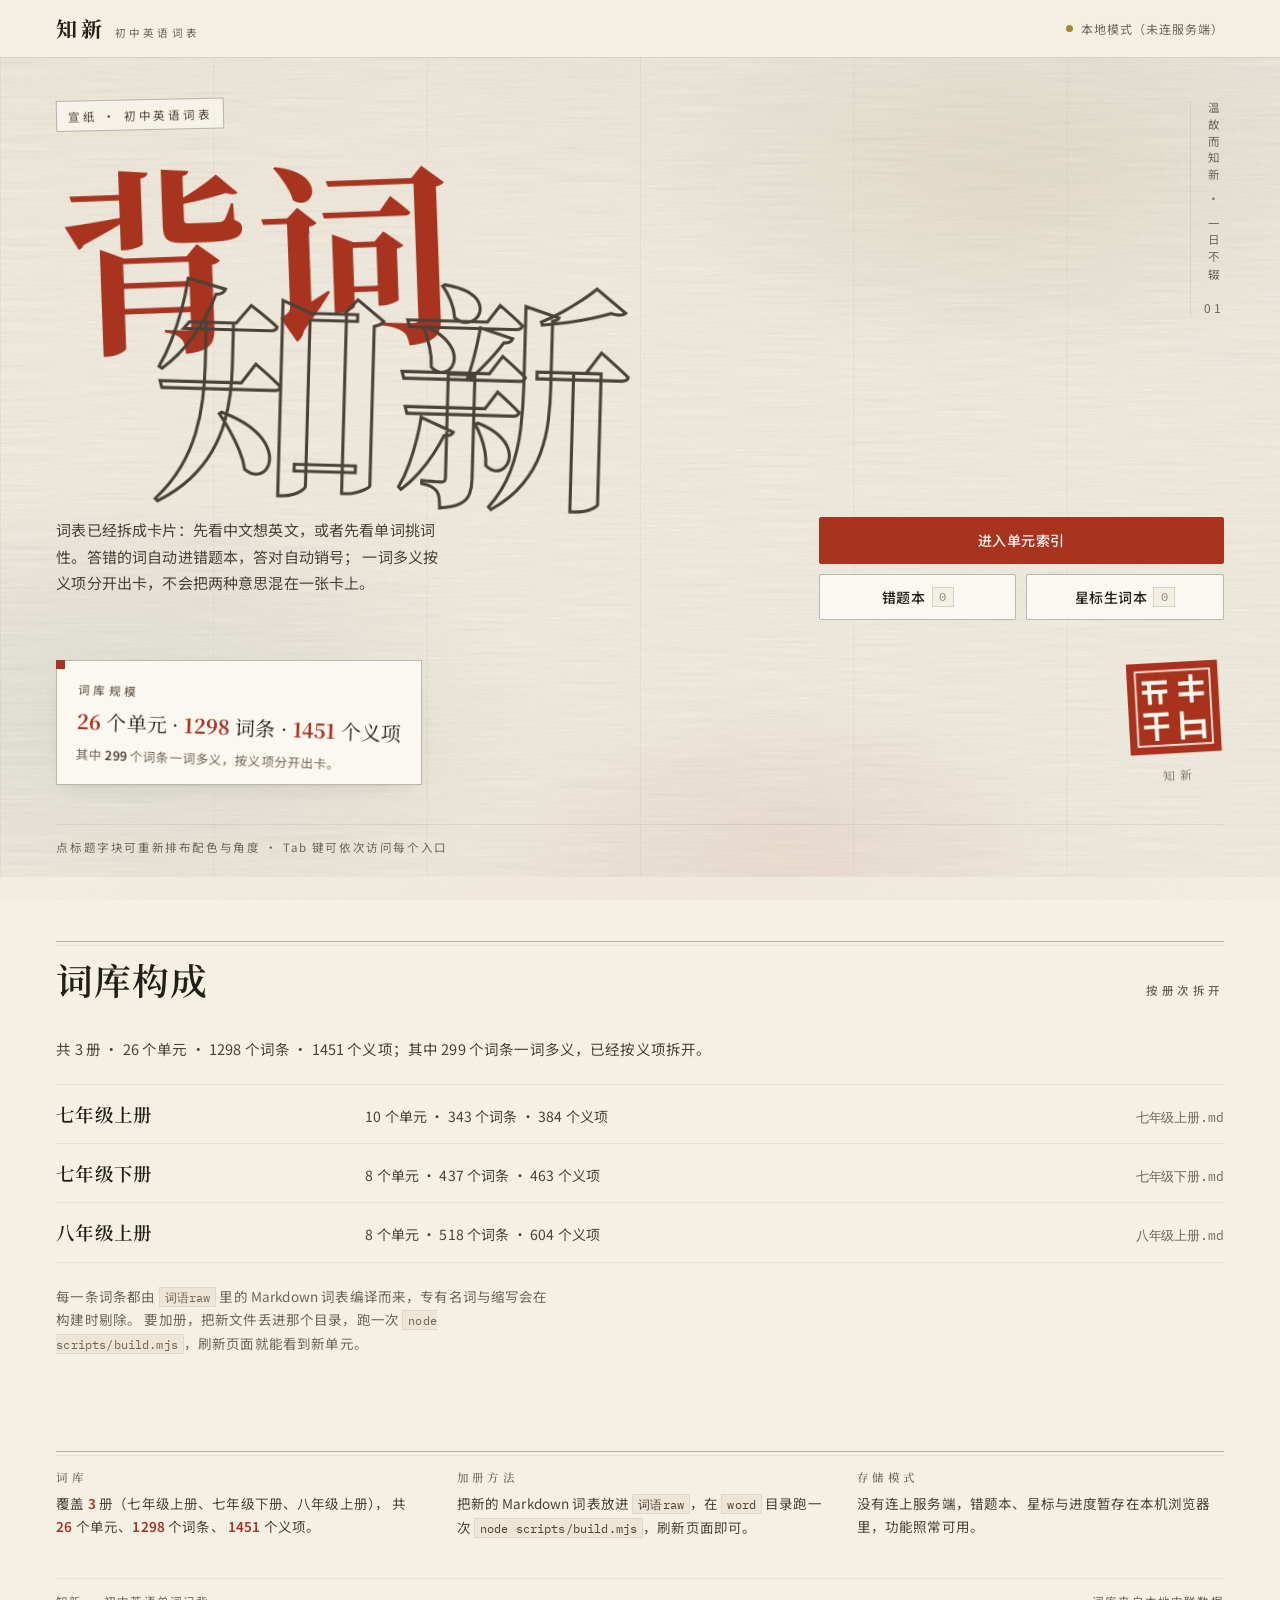
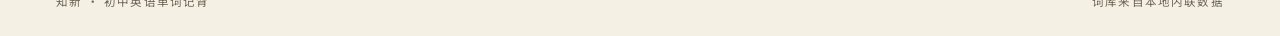
==== index.html @ c7851b89 "初始化仓库：初中英语单词记背系统 宣纸底色的初中英语背单词工具：按「年级 → 册次 → 单元」选单元，两种模式背记 （背英文 / 背词性），错词自动进错题本。三个静态页面 + 一个零依赖 Node 服" ====
<!doctype html>
<html lang="zh-CN">
<head>
<meta charset="utf-8">
<meta name="viewport" content="width=device-width, initial-scale=1">
<meta name="description" content="初中英语单词记背：三册词表拆成卡片，先看中文想英文，或者先看单词挑词性；答错自动进错题本，答对自动销号。">
<title>知新 · 初中英语单词记背</title>
<link rel="icon" href="data:image/svg+xml,%3Csvg xmlns='http://www.w3.org/2000/svg' viewBox='0 0 32 32'%3E%3Crect width='32' height='32' fill='%23A8331F'/%3E%3Crect x='6' y='6' width='20' height='20' fill='none' stroke='%23F5F0E4' stroke-width='2'/%3E%3C/svg%3E">
<link rel="preconnect" href="https://fonts.googleapis.com">
<link rel="preconnect" href="https://fonts.gstatic.com" crossorigin>
<link href="https://fonts.googleapis.com/css2?family=Noto+Serif+SC:wght@400;600;700&amp;family=Noto+Sans+SC:wght@300;400;500;700&amp;family=IBM+Plex+Mono:wght@400;500;600&amp;display=swap" rel="stylesheet">
<link rel="stylesheet" href="assets/paper.css">
<style>
/* ==========================================================================
   首页 · 知新
   标题手法取自 pages/02-neon-poster.html（错落叠压的字块、描边空心字、细框
   kicker、竖排小字、贴纸块、印章），调性取自 shots/07-fine-cuisine.png
   （暖米底、大留白、发丝细线、宋体、克制的朱砂一点红）。
   布局用 CSS Grid 而不是 02 号页的绝对定位，保证窄屏不依赖碰撞计算。
   ========================================================================== */

/* ========================== 1. 页眉 ========================== */

.bar {
  position: sticky;
  top: 0;
  z-index: 20;
  border-bottom: 1px solid var(--line);
  background: rgba(245, 240, 228, .9);   /* --paper 的 90% 不透明版 */
  backdrop-filter: blur(6px);
}
.bar-in {
  display: flex;
  align-items: center;
  gap: 12px 18px;
  flex-wrap: wrap;
  padding-block: 10px;
}
.mark { display: flex; align-items: baseline; gap: 10px; margin: 0; }
.mark-cn { font-family: var(--serif-cn); font-size: 21px; font-weight: 700; letter-spacing: .16em; }
.mark-en { font-size: 10.5px; letter-spacing: .3em; color: var(--ink-soft); }
.mode {
  display: inline-flex;
  align-items: center;
  gap: 8px;
  margin: 0 0 0 auto;
  font-size: 12px;
  letter-spacing: .08em;
  color: var(--ink-soft);
}
.mode .dot {
  width: 7px;
  height: 7px;
  flex: none;
  border-radius: 50%;
  background: var(--ink-faint);
  transition: background var(--dur) var(--ease);
}
.mode[data-mode="server"] .dot { background: var(--indigo); }
.mode[data-mode="local"] .dot { background: var(--gold); }
.mode[data-mode="warn"] .dot { background: var(--wrong); }
.mode[data-mode="warn"] { color: var(--wrong); }

/* ========================== 2. 标题舞台 ========================== */

.stage {
  position: relative;
  overflow: clip;                 /* 巨型字块与旋转只允许溢出到舞台内 */
  padding: clamp(20px, 3.4vw, 46px) 0 clamp(10px, 1.8vw, 20px);
  --px: 0px;
  --py: 0px;
}
/* 宣纸纤维：内联 feTurbulence，横向拉长的噪点，随指针轻微位移 */
.stage-fiber {
  position: absolute;
  inset: 0;
  z-index: 0;
  pointer-events: none;
  mix-blend-mode: multiply;
  transform: translate3d(var(--px), var(--py), 0) scale(1.04);
  will-change: transform;
}
.stage-fiber svg { display: block; width: 100%; height: 100%; opacity: .16; }
/* 淡墨晕染 */
.stage-wash {
  position: absolute;
  inset: 0;
  z-index: 0;
  pointer-events: none;
  background:
    radial-gradient(44% 38% at 78% 14%, rgba(169, 133, 47, .10), transparent 62%),
    radial-gradient(50% 44% at 10% 80%, rgba(47, 74, 92, .075), transparent 64%),
    radial-gradient(36% 32% at 62% 96%, rgba(168, 51, 31, .055), transparent 60%);
}
/* 界格：六道极淡的竖线 */
.stage-grid {
  position: absolute;
  inset: 0;
  z-index: 0;
  pointer-events: none;
  opacity: .55;
  background-image: linear-gradient(to right, var(--line-soft) 1px, transparent 1px);
  background-size: calc(100% / 6) 100%;
}

.stage-stack {
  display: grid;
  grid-template-columns: minmax(0, 1.28fr) minmax(220px, .72fr);
  grid-template-areas:
    "kicker  vert"
    "title   vert"
    "tagline actions"
    "slab    seal"
    "hint    hint";
  align-content: space-between;
  gap: clamp(14px, 2.2vw, 30px) clamp(20px, 3.4vw, 56px);
  min-height: min(84vh, 780px);
}

.p-kicker { grid-area: kicker; margin: 0; justify-self: start; }
.p-title { grid-area: title; margin: 0; align-self: start; }
.p-tagline { grid-area: tagline; margin: 0; max-width: 48ch; color: var(--ink-mid); }
.p-actions { grid-area: actions; align-self: center; }
.p-slab { grid-area: slab; align-self: end; justify-self: start; max-width: min(100%, 430px); }
.p-vert { grid-area: vert; align-self: start; justify-self: end; }
.p-seal { grid-area: seal; align-self: end; justify-self: end; }
.p-hint { grid-area: hint; margin: 0; }

/* 旋转与位移一律放在内层，避免和 .rise 的 transform 打架 */
.tilt {
  display: inline-block;
  transform-origin: left center;
  transform: translate(var(--dx, 0px), var(--dy, 0px)) rotate(var(--rot, 0deg)) scale(var(--k, 1));
  transition: transform .52s cubic-bezier(.2, 1.5, .35, 1);
  will-change: transform;
}

/* ---------- 巨型标题：实心朱砂 + 描边空心，错落叠压 ---------- */

.t-block { display: block; line-height: .86; }
.t-static {
  font-family: var(--serif-cn);
  font-size: clamp(3.2rem, 15.4vw, 13.6rem);
  font-weight: 700;
  letter-spacing: .02em;
  color: var(--tone-solid, var(--cinnabar));
  text-shadow: 3px 3px 0 var(--tone-shadow, rgba(168, 51, 31, .16)),
               0 14px 30px rgba(34, 30, 24, .07);
}
.t-bloom {
  margin: -.28em 0 0 .4em;
  font-family: var(--serif-cn);
  font-size: clamp(3.6rem, 18.6vw, 16.6rem);
  font-weight: 700;
  letter-spacing: .02em;
  color: transparent;
  -webkit-text-stroke-color: var(--tone-hollow, var(--ink-mid));
  -webkit-text-stroke-width: clamp(1.8px, .013em, 3.4px);
}
.blk-btn {
  display: inline-block;
  margin: 0;
  padding: 0;
  font: inherit;
  letter-spacing: inherit;
  color: inherit;
  background: none;
  border: 0;
  cursor: pointer;
  -webkit-text-stroke: inherit;
  -webkit-tap-highlight-color: transparent;
}
.blk-btn:hover { opacity: .88; }
.blk-btn:active { opacity: 1; }

/* ---------- 竖排小字（含 07 号页的引线与小号数） ---------- */

.vert-wrap {
  display: flex;
  flex-direction: column;
  align-items: center;
  gap: 12px;
  padding-left: 13px;
  border-left: 1px solid var(--line-soft);
}
/* 「01」是页码，算信息文字，同样不能用只当装饰的 --ink-faint */
.vert-no { font-size: 12px; letter-spacing: .2em; color: var(--ink-soft); }

/* ---------- 左下贴纸块：实时统计 ---------- */

.slab {
  position: relative;
  padding: clamp(12px, 1.6vw, 18px) clamp(14px, 1.8vw, 20px);
  background: var(--paper-raise);
  border: 1px solid var(--line-strong);
  box-shadow: var(--shadow-soft);
}
/* 骑缝角上的朱砂小方块 */
.slab::before {
  content: "";
  position: absolute;
  left: -1px;
  top: -1px;
  width: 9px;
  height: 9px;
  background: var(--cinnabar);
}
.slab-cap { margin: 0 0 6px; display: block; }
.slab-nums {
  margin: 0;
  font-family: var(--serif-cn);
  font-size: clamp(16px, 1.6vw, 20px);
  line-height: 1.6;
  color: var(--ink);
}
.slab-nums b { font-weight: 700; color: var(--cinnabar); }
.slab-note { margin: 6px 0 0; font-size: 12.5px; color: var(--ink-soft); }
.slab-note b { font-weight: 600; color: var(--ink-mid); }

/* ---------- 右下印章 ---------- */

.seal-tilt { display: block; transform-origin: center; }
.seal-svg { display: block; width: clamp(76px, 7.6vw, 104px); height: auto; margin-inline: auto; }
.seal-face { fill: var(--cinnabar); }
.seal-line { fill: none; stroke: var(--paper-raise); stroke-width: 2.4; opacity: .92; }
.seal-strokes path { fill: none; stroke: var(--paper-raise); stroke-width: 5.2; stroke-linecap: square; }
.seal-cap {
  display: block;
  margin-top: 8px;
  font-family: var(--serif-cn);
  font-size: 12px;
  letter-spacing: .42em;
  text-indent: .42em;
  color: var(--ink-soft);
  text-align: center;
}

/* ---------- 导航入口 ---------- */

.p-actions { display: grid; grid-template-columns: 1fr 1fr; gap: 10px; }
.p-actions .btn {
  width: 100%;
  gap: 6px;
  padding-inline: 12px;
  font-size: 14px;
  letter-spacing: .04em;
}
.a-full { grid-column: 1 / -1; }
.btn-resume {
  border-color: var(--cinnabar);
  background: var(--cinnabar-wash);
  color: var(--cinnabar);
}
.btn-resume:hover { background: var(--paper-deep); border-color: var(--cinnabar-lit); color: var(--cinnabar-lit); }
.resume-unit { font-size: 12.5px; opacity: .85; }
.resume-tail { font-size: 12.5px; opacity: .75; }
.badge {
  display: inline-flex;
  align-items: center;
  justify-content: center;
  min-width: 22px;
  height: 20px;
  padding: 0 6px;
  font-family: var(--mono-en);
  font-size: 12px;
  line-height: 1;
  color: var(--ink-mid);
  background: var(--paper-deep);
  border: 1px solid var(--line-strong);
}
.badge:empty { display: none; }
.badge.is-zero { opacity: .5; }

.p-hint {
  padding-top: 12px;
  border-top: 1px solid var(--line-soft);
  font-size: 11.5px;
  letter-spacing: .14em;
  color: var(--ink-soft);
}

/* ========================== 3. 词库构成 ========================== */

.sect { padding: clamp(34px, 5vw, 76px) 0 clamp(24px, 3.4vw, 50px); }
.sect-head {
  display: flex;
  align-items: baseline;
  justify-content: space-between;
  gap: 10px 20px;
  flex-wrap: wrap;
  padding-top: 15px;
  margin-bottom: clamp(18px, 2.6vw, 34px);
}
.sect-head h2 { font-size: clamp(1.5rem, 3.2vw, 2.3rem); }
.sect-head .label { margin: 0; }
.vol-total { margin: 0 0 clamp(14px, 2vw, 22px); color: var(--ink-mid); font-size: 14.5px; }
.vol-total b { color: var(--cinnabar); font-weight: 600; }
.vol-list { list-style: none; margin: 0 0 clamp(14px, 2vw, 22px); padding: 0; }
.vol-row {
  display: grid;
  grid-template-columns: minmax(0, .9fr) minmax(0, 1.6fr) minmax(0, 1fr);
  gap: 4px 18px;
  align-items: baseline;
  padding: 13px 0;
  border-bottom: 1px solid var(--line-soft);
}
.vol-row:first-child { border-top: 1px solid var(--line-soft); }
.vol-name { margin: 0; font-family: var(--serif-cn); font-size: 18.5px; font-weight: 600; }
.vol-stat { margin: 0; font-size: 14px; color: var(--ink-mid); }
/* 册次源文件名是真实信息，不能用只当装饰的 --ink-faint（2.80:1） */
.vol-src { margin: 0; font-size: 12.5px; color: var(--ink-soft); text-align: right; }
.sect-note { margin: 0; max-width: 62ch; font-size: 13.5px; color: var(--ink-soft); }
.sect-note code,
.foot code {
  font-family: var(--mono-en);
  font-size: .92em;
  padding: 1px 5px;
  background: var(--paper-deep);
  border: 1px solid var(--line-soft);
}

/* ========================== 4. 页脚 ========================== */

.foot { padding: clamp(28px, 4vw, 58px) 0 clamp(16px, 2vw, 26px); }
.foot-grid {
  display: grid;
  grid-template-columns: repeat(auto-fit, minmax(min(100%, 230px), 1fr));
  gap: clamp(18px, 2.6vw, 40px);
  padding-top: 18px;
}
.foot-col h2 { margin: 0 0 8px; font-size: 11.5px; letter-spacing: .3em; color: var(--ink-soft); font-weight: 500; }
.foot-col p { margin: 0; font-size: 13.5px; color: var(--ink-mid); }
.foot-col b { color: var(--cinnabar); font-weight: 600; }
.legal {
  display: flex;
  flex-wrap: wrap;
  gap: 6px 22px;
  justify-content: space-between;
  margin: clamp(22px, 3vw, 40px) 0 0;
  padding-top: 12px;
  border-top: 1px solid var(--line-soft);
  font-size: 11.5px;
  letter-spacing: .1em;
  color: var(--ink-soft);
}
.noscript { margin: 14px auto 0; font-size: 13.5px; color: var(--wrong); }

/* ========================== 5. 窄屏：整版改单列 ========================== */

@media (max-width: 960px) {
  .stage { padding-top: clamp(18px, 5vw, 30px); }
  .stage-stack {
    grid-template-columns: minmax(0, 1fr);
    grid-template-areas:
      "kicker"
      "title"
      "tagline"
      "actions"
      "slab"
      "vert"
      "seal"
      "hint";
    align-content: start;
    gap: clamp(18px, 5vw, 28px);
    min-height: 0;
  }
  .p-actions { align-self: start; }
  .p-slab, .p-seal, .p-vert { justify-self: start; align-self: start; max-width: 100%; }
  .p-tagline { max-width: none; }
  .t-static { font-size: clamp(3.4rem, 23vw, 9rem); }
  .t-bloom { font-size: clamp(3.8rem, 27vw, 10rem); }
  .vert-wrap {
    flex-direction: row;
    align-items: center;
    gap: 14px;
    padding: 10px 0 0;
    border-left: 0;
    border-top: 1px solid var(--line-soft);
  }
  .vert-wrap .vert { writing-mode: horizontal-tb; letter-spacing: .3em; }
  .seal-tilt { text-align: left; }
  .seal-svg { margin-inline: 0; }
  .seal-cap { text-align: left; }
}

@media (max-width: 720px) {
  .vol-row { grid-template-columns: minmax(0, 1fr); gap: 2px; }
  .vol-src { text-align: left; }
  .mark-en { display: none; }
}

@media (max-width: 420px) {
  .p-actions { grid-template-columns: minmax(0, 1fr); }
}

@media (prefers-reduced-motion: reduce) {
  .tilt { transition: none; }
  .stage-fiber { transform: none; }
}
</style>
</head>
<body>
<a class="skip" href="#main">跳到主要内容</a>

<header class="bar">
  <div class="wrap bar-in">
    <p class="mark">
      <span class="mark-cn">知新</span>
      <span class="mark-en">初中英语词表</span>
    </p>
    <p class="mode" id="modeLine">
      <span class="dot" aria-hidden="true"></span>
      <span id="modeText" aria-live="polite">正在连接服务端……</span>
    </p>
  </div>
</header>

<noscript>
  <p class="wrap noscript">实时数字、错题本入口与标题排布都需要 JavaScript；词库本身已经内联在 assets/vocab.js 里。</p>
</noscript>

<main id="main">
  <section class="stage" id="hero" aria-labelledby="heroTitle">
    <div class="stage-wash" aria-hidden="true"></div>
    <div class="stage-grid" aria-hidden="true"></div>
    <div class="stage-fiber" id="fiberLayer" aria-hidden="true">
      <svg viewBox="0 0 1200 800" preserveAspectRatio="none" focusable="false" aria-hidden="true">
        <filter id="paperFiber" x="0" y="0" width="100%" height="100%">
          <feTurbulence type="fractalNoise" baseFrequency="0.012 0.9" numOctaves="3" seed="9" stitchTiles="stitch"></feTurbulence>
          <feColorMatrix type="saturate" values="0"></feColorMatrix>
        </filter>
        <rect width="1200" height="800" filter="url(#paperFiber)"></rect>
      </svg>
    </div>

    <div class="wrap">
      <div class="stage-stack">

        <p class="p-kicker rise" style="--delay:.06s">
          <span class="kicker tilt" style="--rot:-1.2deg">宣纸 · 初中英语词表</span>
        </p>

        <h1 class="p-title" id="heroTitle" aria-label="背词知新，初中英语单词记背">
          <span class="t-block t-static rise" style="--delay:.16s">
            <button class="blk-btn" type="button" data-shuffle aria-label="重新排布标题「背词」两个字">
              <span class="tilt" style="--rot:-2.1deg">背词</span>
            </button>
          </span>
          <span class="t-block t-bloom rise" style="--delay:.3s">
            <button class="blk-btn" type="button" data-shuffle aria-label="重新排布标题「知新」两个字">
              <span class="tilt" style="--rot:1.6deg">知新</span>
            </button>
          </span>
        </h1>

        <p class="p-tagline rise" style="--delay:.44s">
          词表已经拆成卡片：先看中文想英文，或者先看单词挑词性。答错的词自动进错题本，答对自动销号；
          一词多义按义项分开出卡，不会把两种意思混在一张卡上。
        </p>

        <nav class="p-actions rise" style="--delay:.56s" aria-label="开始背记">
          <a class="btn btn-primary a-full" href="units.html">进入单元索引</a>
          <a class="btn btn-resume a-full" id="resumeBtn" href="units.html" hidden>
            继续上次
            <span class="en resume-unit" id="resumeUnit"></span>
            <span class="resume-tail" id="resumeTail"></span>
          </a>
          <a class="btn" href="study.html?unit=wrong">错题本 <span class="badge tnum" data-count="wrong"></span></a>
          <a class="btn" href="study.html?unit=star">星标生词本 <span class="badge tnum" data-count="star"></span></a>
        </nav>

        <div class="p-slab slab rise" style="--delay:.68s">
          <div class="tilt" style="--rot:2.2deg">
            <span class="label slab-cap">词库规模</span>
            <p class="slab-nums" aria-live="polite">
              <b class="tnum" data-num="units">—</b> 个单元 ·
              <b class="tnum" data-num="entries">—</b> 词条 ·
              <b class="tnum" data-num="cards">—</b> 个义项
            </p>
            <p class="slab-note">其中 <b class="tnum" data-num="multiSense">—</b> 个词条一词多义，按义项分开出卡。</p>
          </div>
        </div>

        <div class="p-vert vert-wrap rise" style="--delay:.8s" aria-hidden="true">
          <span class="vert">温故而知新 · 一日不辍</span>
          <span class="vert-no tnum">01</span>
        </div>

        <div class="p-seal rise" style="--delay:.92s" aria-hidden="true">
          <div class="tilt seal-tilt" style="--rot:-3.2deg">
            <svg class="seal-svg" viewBox="0 0 128 128" focusable="false" aria-hidden="true">
              <defs>
                <filter id="sealInk" x="-10%" y="-10%" width="120%" height="120%">
                  <feTurbulence type="fractalNoise" baseFrequency="0.9" numOctaves="2" seed="4" result="grain"></feTurbulence>
                  <feDisplacementMap in="SourceGraphic" in2="grain" scale="1.8" xChannelSelector="R" yChannelSelector="G"></feDisplacementMap>
                </filter>
              </defs>
              <g filter="url(#sealInk)">
                <rect class="seal-face" x="4" y="4" width="120" height="120"></rect>
                <rect class="seal-line" x="15" y="15" width="98" height="98"></rect>
                <g class="seal-strokes">
                  <path d="M26 30 H54 M26 42 H54 M33 30 V56 M47 42 V56"></path>
                  <path d="M88 24 V56 M74 33 H102 M74 47 H102"></path>
                  <path d="M26 72 H54 M40 72 V104 M26 88 H54"></path>
                  <path d="M74 72 V104 M74 84 H102 M102 84 V104 M74 98 H102"></path>
                </g>
              </g>
            </svg>
            <span class="seal-cap">知新</span>
          </div>
        </div>

        <p class="p-hint rise" id="hint" style="--delay:1.04s" aria-live="polite">
          点标题字块可重新排布配色与角度 · Tab 键可依次访问每个入口
        </p>

      </div>
    </div>
  </section>

  <section class="sect" aria-labelledby="volTitle">
    <div class="wrap">
      <div class="sect-head rule-double">
        <h2 id="volTitle">词库构成</h2>
        <p class="label">按册次拆开</p>
      </div>
      <p class="vol-total" id="volTotal" aria-live="polite"></p>
      <ul class="vol-list" id="volList"></ul>
      <p class="sect-note">
        每一条词条都由 <code>词语raw</code> 里的 Markdown 词表编译而来，专有名词与缩写会在构建时剔除。
        要加册，把新文件丢进那个目录，跑一次 <code>node scripts/build.mjs</code>，刷新页面就能看到新单元。
      </p>
    </div>
  </section>
</main>

<footer class="foot">
  <div class="wrap">
    <div class="foot-grid rule-double">
      <div class="foot-col">
        <h2>词库</h2>
        <p>
          覆盖 <b class="tnum" data-num="volumes">—</b> 册（<span id="volNames">正在读取……</span>），
          共 <b class="tnum" data-num="units">—</b> 个单元、<b class="tnum" data-num="entries">—</b> 个词条、
          <b class="tnum" data-num="cards">—</b> 个义项。
        </p>
      </div>
      <div class="foot-col">
        <h2>加册方法</h2>
        <p>把新的 Markdown 词表放进 <code>词语raw</code>，在 <code>word</code> 目录跑一次 <code>node scripts/build.mjs</code>，刷新页面即可。</p>
      </div>
      <div class="foot-col">
        <h2>存储模式</h2>
        <p id="footMode">正在读取状态……</p>
      </div>
    </div>
    <p class="legal">
      <span>知新 · 初中英语单词记背</span>
      <span class="tnum" id="buildStamp">正在读取词库版本……</span>
    </p>
  </div>
</footer>

<script type="module">
import { VOCAB, overview, unitById, mergeSettings } from './assets/vocab.js';
import {
  loadState, getStorageMode, mistakeList, starList, lastStudied, checkHealth,
} from './assets/api.js';

const ov = overview();
const motion = window.matchMedia('(prefers-reduced-motion: reduce)');
const $ = (sel, root = document) => root.querySelector(sel);
const $$ = (sel, root = document) => Array.from(root.querySelectorAll(sel));

/* ========================== 1. 数字：一律来自 overview() ========================== */

function fillNumbers() {
  for (const el of $$('[data-num]')) {
    const value = ov[el.dataset.num];
    if (typeof value === 'number') el.textContent = String(value);
  }
}

function renderVolumes() {
  const list = $('#volList');
  const total = $('#volTotal');
  if (total) {
    total.textContent = `共 ${ov.volumes} 册 · ${ov.units} 个单元 · ${ov.entries} 个词条 · ${ov.cards} 个义项；`
      + `其中 ${ov.multiSense} 个词条一词多义，已经按义项拆开。`;
  }
  // 册名也从词库取，加册后页脚不会自相矛盾
  const names = $('#volNames');
  if (names) names.textContent = VOCAB.volumes.map((v) => v.label).join('、');
  if (!list) return;
  const frag = document.createDocumentFragment();
  for (const v of VOCAB.volumes) {
    const row = document.createElement('li');
    row.className = 'vol-row';

    const name = document.createElement('p');
    name.className = 'vol-name';
    name.textContent = v.label;

    const stat = document.createElement('p');
    stat.className = 'vol-stat tnum';
    stat.textContent = `${v.units} 个单元 · ${v.entries} 个词条 · ${v.cards} 个义项`;

    const src = document.createElement('p');
    src.className = 'vol-src en';
    src.textContent = v.source;

    row.append(name, stat, src);
    frag.append(row);
  }
  list.append(frag);
}

/* ========================== 2. 服务端状态与错题本入口 ========================== */

function setMode(kind, text) {
  const line = $('#modeLine');
  const label = $('#modeText');
  if (line) line.dataset.mode = kind;
  if (label) label.textContent = text;
}

function setBadge(key, n) {
  for (const el of $$(`[data-count="${key}"]`)) {
    el.textContent = String(n);
    el.classList.toggle('is-zero', n === 0);
  }
}

/** 错题本 / 星标生词本的进度 key 不是单元 id，界面上要显示人话。 */
const RESUME_LABEL = { wrong: '错题本', star: '星标生词本' };

function showResume(last, settings) {
  const btn = $('#resumeBtn');
  const unitEl = $('#resumeUnit');
  const tailEl = $('#resumeTail');
  if (!btn || !unitEl || !tailEl || !last || !last.unitId) return;

  const key = String(last.unitId);
  const mode = last.mode === 'pos' ? 'pos' : 'en';
  const sense = settings && settings.senseSplit === false ? 'merge' : 'split';
  // 单元：回到该单元上次的位置；错题本 / 星标：回到重练现场（practice=1），而不是打开列表
  const query = RESUME_LABEL[key]
    ? { unit: key, practice: '1', mode, sense }
    : { unit: key, mode, shuffle: '0', sense };
  btn.href = `study.html?${new URLSearchParams(query).toString()}`;

  const unit = unitById(key);
  unitEl.textContent = unit ? unit.name : (RESUME_LABEL[key] || '上次背到的地方');
  unitEl.classList.toggle('en', Boolean(unit));
  tailEl.textContent = Number.isFinite(last.total) && last.total > 0 ? ` · ${last.total} 张卡` : '';
  btn.hidden = false;
}

async function loadEverything() {
  let health = { ok: false };
  try { health = await checkHealth(); } catch { /* checkHealth 内部已兜底 */ }

  let state = null;
  try { state = await loadState(); } catch { state = null; }
  const storage = getStorageMode();

  if (storage === 'server') setMode('server', '服务端同步');
  else setMode('local', '本地模式（未连服务端）');

  if (state) {
    setBadge('wrong', mistakeList(state).length);
    setBadge('star', starList(state).length);
    showResume(lastStudied(state), mergeSettings(state.settings));
  }

  if (health && health.ok === true && typeof health.units === 'number' && health.units !== ov.units) {
    setMode('warn', `服务端词库为 ${health.units} 个单元，与页面不一致，建议重新构建`);
  }

  const foot = $('#footMode');
  if (foot) {
    foot.textContent = storage === 'server'
      ? '错题本、星标与背诵进度存在服务端（按浏览器 uid 分文件），换一台设备也能接着背。'
      : '没有连上服务端，错题本、星标与进度暂存在本机浏览器里，功能照常可用。';
  }

  const stamp = $('#buildStamp');
  if (stamp) {
    stamp.textContent = health && health.ok === true && health.builtAt
      ? `词库构建于 ${String(health.builtAt).slice(0, 10)}`
      : '词库来自本地内联数据';
  }
}

/* ========================== 3. 点字块重新排布 ========================== */

const TONES = [
  { solid: 'var(--cinnabar)', hollow: 'var(--ink-mid)', shadow: 'rgba(168, 51, 31, .16)' },
  { solid: 'var(--indigo)', hollow: 'var(--cinnabar)', shadow: 'rgba(47, 74, 92, .16)' },
  { solid: 'var(--gold)', hollow: 'var(--indigo)', shadow: 'rgba(169, 133, 47, .18)' },
  { solid: 'var(--ink)', hollow: 'var(--cinnabar)', shadow: 'rgba(34, 30, 24, .14)' },
];
let toneIndex = 0;

function bindShuffle() {
  const title = $('#heroTitle');
  const hint = $('#hint');
  const buttons = $$('[data-shuffle]');
  if (!title || !buttons.length) return;

  for (const btn of buttons) {
    btn.addEventListener('click', () => {
      toneIndex = (toneIndex + 1) % TONES.length;
      const tone = TONES[toneIndex];
      title.style.setProperty('--tone-solid', tone.solid);
      title.style.setProperty('--tone-hollow', tone.hollow);
      title.style.setProperty('--tone-shadow', tone.shadow);

      for (const block of $$('.t-block', title)) {
        const tilt = block.querySelector('.tilt');
        if (!tilt) continue;
        tilt.style.setProperty('--rot', (Math.random() * 7 - 3.5).toFixed(2) + 'deg');
        tilt.style.setProperty('--dx', (Math.random() * 18 - 9).toFixed(1) + 'px');
        tilt.style.setProperty('--dy', (Math.random() * 14 - 7).toFixed(1) + 'px');
        tilt.style.setProperty('--k', (0.95 + Math.random() * 0.1).toFixed(3));
      }

      if (hint) hint.textContent = `字块已重新排布 · 第 ${toneIndex + 1} 种配色 · 再点一次换一版`;
    });
  }
}

/* ========================== 4. 纤维层随指针轻移（装饰） ========================== */

function bindParallax() {
  const stage = $('#hero');
  const layer = $('#fiberLayer');
  if (!stage || !layer || motion.matches) return;
  if (!window.matchMedia('(hover: hover) and (pointer: fine)').matches) return;

  let targetX = 0, targetY = 0, curX = 0, curY = 0, raf = 0;
  const step = () => {
    curX += (targetX - curX) * 0.08;
    curY += (targetY - curY) * 0.08;
    stage.style.setProperty('--px', curX.toFixed(2) + 'px');
    stage.style.setProperty('--py', curY.toFixed(2) + 'px');
    raf = (Math.abs(targetX - curX) > 0.1 || Math.abs(targetY - curY) > 0.1)
      ? window.requestAnimationFrame(step)
      : 0;
  };
  const kick = () => { if (!raf) raf = window.requestAnimationFrame(step); };

  window.addEventListener('pointermove', (e) => {
    if (e.pointerType && e.pointerType !== 'mouse') return;
    const box = stage.getBoundingClientRect();
    targetX = ((e.clientX - box.left) / Math.max(1, box.width) - 0.5) * -20;
    targetY = ((e.clientY - box.top) / Math.max(1, box.height) - 0.5) * -16;
    kick();
  }, { passive: true });
  window.addEventListener('blur', () => { targetX = 0; targetY = 0; kick(); });
}

/* ========================== 启动 ========================== */

async function init() {
  try {
    fillNumbers();
    renderVolumes();
    bindShuffle();
    bindParallax();
    await loadEverything();
  } catch (err) {
    setMode('warn', '页面初始化出错，数字仍来自本地词库');
    if (window.console && console.warn) console.warn('[知新首页] 初始化异常：', err);
  }
}

init();
</script>
</body>
</html>
---- assets/paper.css ----
/* ==========================================================================
   宣纸 · 设计系统
   --------------------------------------------------------------------------
   三个页面（index / units / study）共用。基调取自 07 号页「砚山」的柔和留白：
   宣纸暖米底、细若发丝的分割线、克制的朱砂一点红、大留白、宋体主标题。
   交互骨架取自 14 号页，但描边与阴影全部放轻，不做粗野主义。

   离线策略：Google Fonts 只顾「锦上添花」—— 加载失败时回退到系统中文字体，
   版式与对比度不塌。
   ========================================================================== */

/* ========================== 1. 变量 ========================== */

:root {
  /* —— 宣纸底色阶 —— */
  --paper:        #F5F0E4;   /* 主宣纸色 */
  --paper-deep:   #EDE6D6;   /* 稍深的宣纸，用于分区 */
  --paper-raise:  #FBF8F1;   /* 抬起面（输入框、卡片内层） */
  --paper-sink:   #E6DCC9;   /* 凹陷（进度槽、禁用面） */

  /* —— 墨色阶 —— */
  --ink:          #221E18;   /* 正文主墨 */
  --ink-mid:      #4A4238;   /* 次级文字 */
  --ink-soft:     #6E6455;   /* 说明文字（对宣纸底 ≈ 5.1:1，达标） */
  --ink-faint:    #9A8F7D;   /* 装饰性文字，不承载正文信息 */

  /* —— 朱砂与点缀 —— */
  --cinnabar:     #A8331F;   /* 朱砂：强调、正确、主按钮 */
  --cinnabar-lit: #C2482F;   /* 朱砂亮一档，hover */
  --cinnabar-wash:#F0DCD4;   /* 朱砂淡底 */
  --indigo:       #2F4A5C;   /* 靛青：次级强调、错误标记以外的地方 */
  --indigo-wash:  #DDE5E8;   /* 靛青淡底 */
  --gold:         #A9852F;   /* 赭金：星标、印章 */
  --gold-wash:    #F2E7CC;   /* 赭金淡底 */
  --wrong:        #8E2B2B;   /* 错的墨色（比朱砂更深，避免与正确色混淆） */
  --wrong-wash:   #F2DFDC;

  /* —— 细线 —— */
  --line:         rgba(34, 30, 24, 0.14);  /* 常规分割线 */
  --line-soft:    rgba(34, 30, 24, 0.07);  /* 极细装饰线 */
  --line-strong:  rgba(34, 30, 24, 0.30);  /* 需要强调的框线 */

  /* —— 字体 —— */
  --serif-cn: "Noto Serif SC", "Source Han Serif SC", "Source Han Serif CN",
              "Songti SC", "SimSun", "STSong", serif;
  --sans-cn:  "Noto Sans SC", "Source Han Sans SC", "PingFang SC",
              "Microsoft YaHei", "Hiragino Sans GB", sans-serif;
  --mono-en:  "IBM Plex Mono", "SFMono-Regular", Consolas, "Liberation Mono",
              Menlo, monospace;

  /* —— 尺度 —— */
  --gut: clamp(18px, 4.4vw, 64px);      /* 版心左右留白 */
  --maxw: 1180px;                        /* 版心最大宽度 */
  --radius: 2px;                         /* 几乎不圆角 —— 纸是方的 */
  --shadow-soft: 0 1px 2px rgba(34, 30, 24, .05), 0 8px 24px -14px rgba(34, 30, 24, .18);
  --shadow-card: 0 1px 1px rgba(34, 30, 24, .04), 0 14px 34px -22px rgba(34, 30, 24, .28);
  --ease: cubic-bezier(.2, .8, .25, 1);
  --dur: .34s;
}

/* ========================== 2. 基础 ========================== */

*, *::before, *::after { box-sizing: border-box; }

html { -webkit-text-size-adjust: 100%; }

body {
  margin: 0;
  min-height: 100dvh;
  background: var(--paper);
  color: var(--ink);
  font-family: var(--sans-cn);
  font-size: clamp(15px, 1.02vw, 16.5px);
  line-height: 1.75;
  letter-spacing: .01em;
  /* 宣纸氛围层：极淡的黄褐晕染 + 纤维噪点，压到几乎看不见但去掉就「塑料」 */
  background-image:
    radial-gradient(120% 80% at 12% -10%, rgba(169, 133, 47, .055), transparent 60%),
    radial-gradient(100% 70% at 92% 4%, rgba(47, 74, 92, .04), transparent 62%),
    radial-gradient(90% 60% at 50% 108%, rgba(168, 51, 31, .035), transparent 58%);
  background-attachment: fixed;
}

/* 纤维噪点：内联 SVG feTurbulence，零外部请求 */
body::before {
  content: "";
  position: fixed;
  inset: 0;
  z-index: 0;
  pointer-events: none;
  opacity: .38;
  mix-blend-mode: multiply;
  background-image: url("data:image/svg+xml,%3Csvg xmlns='http://www.w3.org/2000/svg' width='220' height='220'%3E%3Cfilter id='f'%3E%3CfeTurbulence type='fractalNoise' baseFrequency='.82' numOctaves='3' stitchTiles='stitch'/%3E%3CfeColorMatrix type='saturate' values='0'/%3E%3C/filter%3E%3Crect width='220' height='220' filter='url(%23f)' opacity='.28'/%3E%3C/svg%3E");
}

/* 版心 */
.wrap {
  position: relative;
  z-index: 1;
  width: min(100% - (var(--gut) * 2), var(--maxw));
  margin-inline: auto;
}

::selection { background: var(--cinnabar); color: var(--paper-raise); }

/* ========================== 3. 排版 ========================== */

h1, h2, h3, h4 {
  font-family: var(--serif-cn);
  font-weight: 600;
  line-height: 1.24;
  letter-spacing: .02em;
  margin: 0;
  text-wrap: balance;
}

p { margin: 0 0 1em; }
p:last-child { margin-bottom: 0; }

a { color: var(--indigo); text-underline-offset: .22em; text-decoration-thickness: 1px; }
a:hover { color: var(--cinnabar); }

/* 小字标签：字距拉开，像书页边的眉批 */
.label {
  font-family: var(--sans-cn);
  font-size: 11.5px;
  font-weight: 500;
  letter-spacing: .3em;
  text-transform: uppercase;
  color: var(--ink-soft);
}

.kicker {
  display: inline-block;
  font-size: 11.5px;
  letter-spacing: .24em;
  color: var(--ink-mid);
  border: 1px solid var(--line-strong);
  padding: 5px 11px 4px;
  background: rgba(251, 248, 241, .7);
}

/* 英文单词展示：等宽 + 紧字距 */
.en, .mono { font-family: var(--mono-en); letter-spacing: -.01em; }

/* 竖排小字 */
.vert {
  writing-mode: vertical-rl;
  font-size: 11.5px;
  letter-spacing: .42em;
  color: var(--ink-soft);
}

/* ========================== 4. 细线分割 ========================== */

.rule { border: 0; border-top: 1px solid var(--line); margin: 0; }
.rule-soft { border: 0; border-top: 1px solid var(--line-soft); margin: 0; }

/* 页眉式细线：一条实线 + 下面一条更淡的线，像宣纸上的界格 */
.rule-double { border-top: 1px solid var(--line-strong); position: relative; }
.rule-double::after {
  content: ""; position: absolute; left: 0; right: 0; top: 3px;
  border-top: 1px solid var(--line-soft);
}

/* ========================== 5. 按钮 ========================== */

.btn {
  display: inline-flex;
  align-items: center;
  justify-content: center;
  gap: 8px;
  min-height: 44px;                 /* 手机拇指热区 */
  padding: 10px 18px;
  font-family: var(--sans-cn);
  font-size: 14.5px;
  font-weight: 500;
  letter-spacing: .06em;
  color: var(--ink);
  background: var(--paper-raise);
  border: 1px solid var(--line-strong);
  border-radius: var(--radius);
  cursor: pointer;
  text-decoration: none;
  transition: background var(--dur) var(--ease), color var(--dur) var(--ease),
              border-color var(--dur) var(--ease), transform .12s var(--ease);
  -webkit-tap-highlight-color: transparent;
}
.btn:hover { background: var(--paper-deep); border-color: var(--ink-mid); }
.btn:active { transform: translateY(1px); }

.btn[aria-pressed="true"], .btn.is-on {
  background: var(--ink);
  color: var(--paper);
  border-color: var(--ink);
}

.btn-primary {
  background: var(--cinnabar);
  color: var(--paper-raise);
  border-color: var(--cinnabar);
}
.btn-primary:hover { background: var(--cinnabar-lit); border-color: var(--cinnabar-lit); }

.btn-ghost { background: transparent; border-color: var(--line); color: var(--ink-mid); }
.btn-ghost:hover { background: var(--paper-raise); color: var(--ink); }

.btn-sm { min-height: 44px; padding: 5px 12px; font-size: 13px; }

/* 触区兜底：老浏览器不支持 pointer:coarse 时，窄屏一律按触摸设备对待 */
@media (max-width: 700px) {
  .btn-sm { min-height: 44px; }
}

.btn[disabled], .btn[aria-disabled="true"] { opacity: .45; cursor: not-allowed; }

/* 焦点：全站统一的可见焦点环 */
:focus-visible {
  outline: 2px solid var(--cinnabar);
  outline-offset: 2px;
  border-radius: var(--radius);
}

/* ========================== 6. 表单 ========================== */

.field {
  width: 100%;
  min-height: 52px;
  padding: 13px 16px;
  font-family: var(--sans-cn);
  font-size: 17px;                  /* iOS 上 < 16px 会触发缩放 */
  color: var(--ink);
  background: var(--paper-raise);
  border: 1px solid var(--line-strong);
  border-radius: var(--radius);
  transition: border-color var(--dur) var(--ease), box-shadow var(--dur) var(--ease);
}
/* 占位符也用 --ink-soft：--ink-faint（3.00:1）虽然占位符不强制达标，
   但提升到 5.47:1 没有任何视觉代价，还能避免以后新页面直接踩坑。 */
.field::placeholder { color: var(--ink-soft); }
.field:focus {
  outline: none;
  border-color: var(--cinnabar);
  box-shadow: 0 0 0 3px var(--cinnabar-wash);
}
.field-en {
  font-family: var(--mono-en);
  font-size: 21px;
  letter-spacing: .04em;
  text-align: center;
}
textarea.field { resize: vertical; min-height: 60px; line-height: 1.6; }

/* 选中态：朱砂填色（词性按钮平铺用） */
.chip {
  display: inline-flex;
  align-items: center;
  justify-content: center;
  min-height: 44px;                 /* 手机拇指热区，与 .btn 一致 */
  min-width: 62px;
  padding: 8px 14px;
  font-family: var(--mono-en);
  font-size: 15px;
  letter-spacing: .02em;
  color: var(--ink);
  background: var(--paper-raise);
  border: 1px solid var(--line-strong);
  border-radius: var(--radius);
  cursor: pointer;
  transition: background var(--dur) var(--ease), color var(--dur) var(--ease),
              border-color var(--dur) var(--ease), transform .12s var(--ease);
  -webkit-tap-highlight-color: transparent;
}
.chip:hover { background: var(--paper-deep); }
.chip[aria-pressed="true"] {
  background: var(--cinnabar);
  border-color: var(--cinnabar);
  color: var(--paper-raise);
}
.chip:active { transform: translateY(1px); }

/* ========================== 7. 卡片 ========================== */

.card {
  position: relative;
  background: var(--paper-raise);
  border: 1px solid var(--line);
  border-radius: var(--radius);
  box-shadow: var(--shadow-card);
}

/* 纸边的压痕：卡片底部一条更深的细线 */
.card::after {
  content: "";
  position: absolute;
  left: 0; right: 0; bottom: 0;
  border-bottom: 1px solid var(--line-soft);
  pointer-events: none;
}

/* ========================== 8. 反馈态 ========================== */

.is-right {
  color: var(--cinnabar);
  border-color: var(--cinnabar) !important;
}
.is-wrong {
  color: var(--wrong);
  border-color: var(--wrong) !important;
}

.flash-right { animation: flashRight .6s var(--ease); }
.flash-wrong { animation: flashWrong .5s var(--ease); }

@keyframes flashRight {
  0%   { background: var(--cinnabar-wash); }
  100% { background: transparent; }
}
@keyframes flashWrong {
  0%, 40% { background: var(--wrong-wash); }
  100%    { background: transparent; }
}

/* 印章式圆标（正确 / 错误） */
.seal {
  display: inline-flex;
  align-items: center;
  justify-content: center;
  width: 46px; height: 46px;
  border: 2px solid currentColor;
  border-radius: 3px;
  font-family: var(--serif-cn);
  font-size: 22px;
  font-weight: 700;
  transform: rotate(-6deg);
}

/* ========================== 9. 入场动画 ========================== */

.rise {
  opacity: 0;
  transform: translateY(14px);
  animation: rise .72s var(--ease) forwards;
  animation-delay: var(--delay, 0s);
}
@keyframes rise {
  to { opacity: 1; transform: none; }
}

/* ========================== 10. 无障碍与降级 ========================== */

.visually-hidden {
  position: absolute !important;
  width: 1px; height: 1px;
  padding: 0; margin: -1px;
  overflow: hidden;
  clip: rect(0 0 0 0);
  clip-path: inset(50%);
  white-space: nowrap;
  border: 0;
}

[hidden] { display: none !important; }

/* 键盘跳转链接 */
.skip {
  position: absolute;
  left: -9999px;
  top: 0;
  z-index: 99;
  padding: 10px 16px;
  background: var(--ink);
  color: var(--paper);
  text-decoration: none;
}
.skip:focus { left: 8px; top: 8px; }

/* 数字用等宽，表格对齐 */
.tnum { font-variant-numeric: tabular-nums; }

@media (prefers-reduced-motion: reduce) {
  *, *::before, *::after {
    animation-duration: .001ms !important;
    animation-iteration-count: 1 !important;
    transition-duration: .001ms !important;
  }
  .rise { opacity: 1; transform: none; }
  html { scroll-behavior: auto; }
}

/* 高对比度模式 */
@media (prefers-contrast: more) {
  :root {
    --line: rgba(34, 30, 24, .34);
    --line-strong: rgba(34, 30, 24, .62);
    --ink-soft: #4A4238;
  }
}

/* ========================== 11. 窄屏 ========================== */

@media (max-width: 480px) {
  :root { --gut: 16px; }
  body { font-size: 15px; }
}

/* 打印：去掉氛围层，方便把错题本打出来 */
@media print {
  body { background: #fff; }
  body::before { display: none; }
  .btn, .no-print { display: none !important; }
}
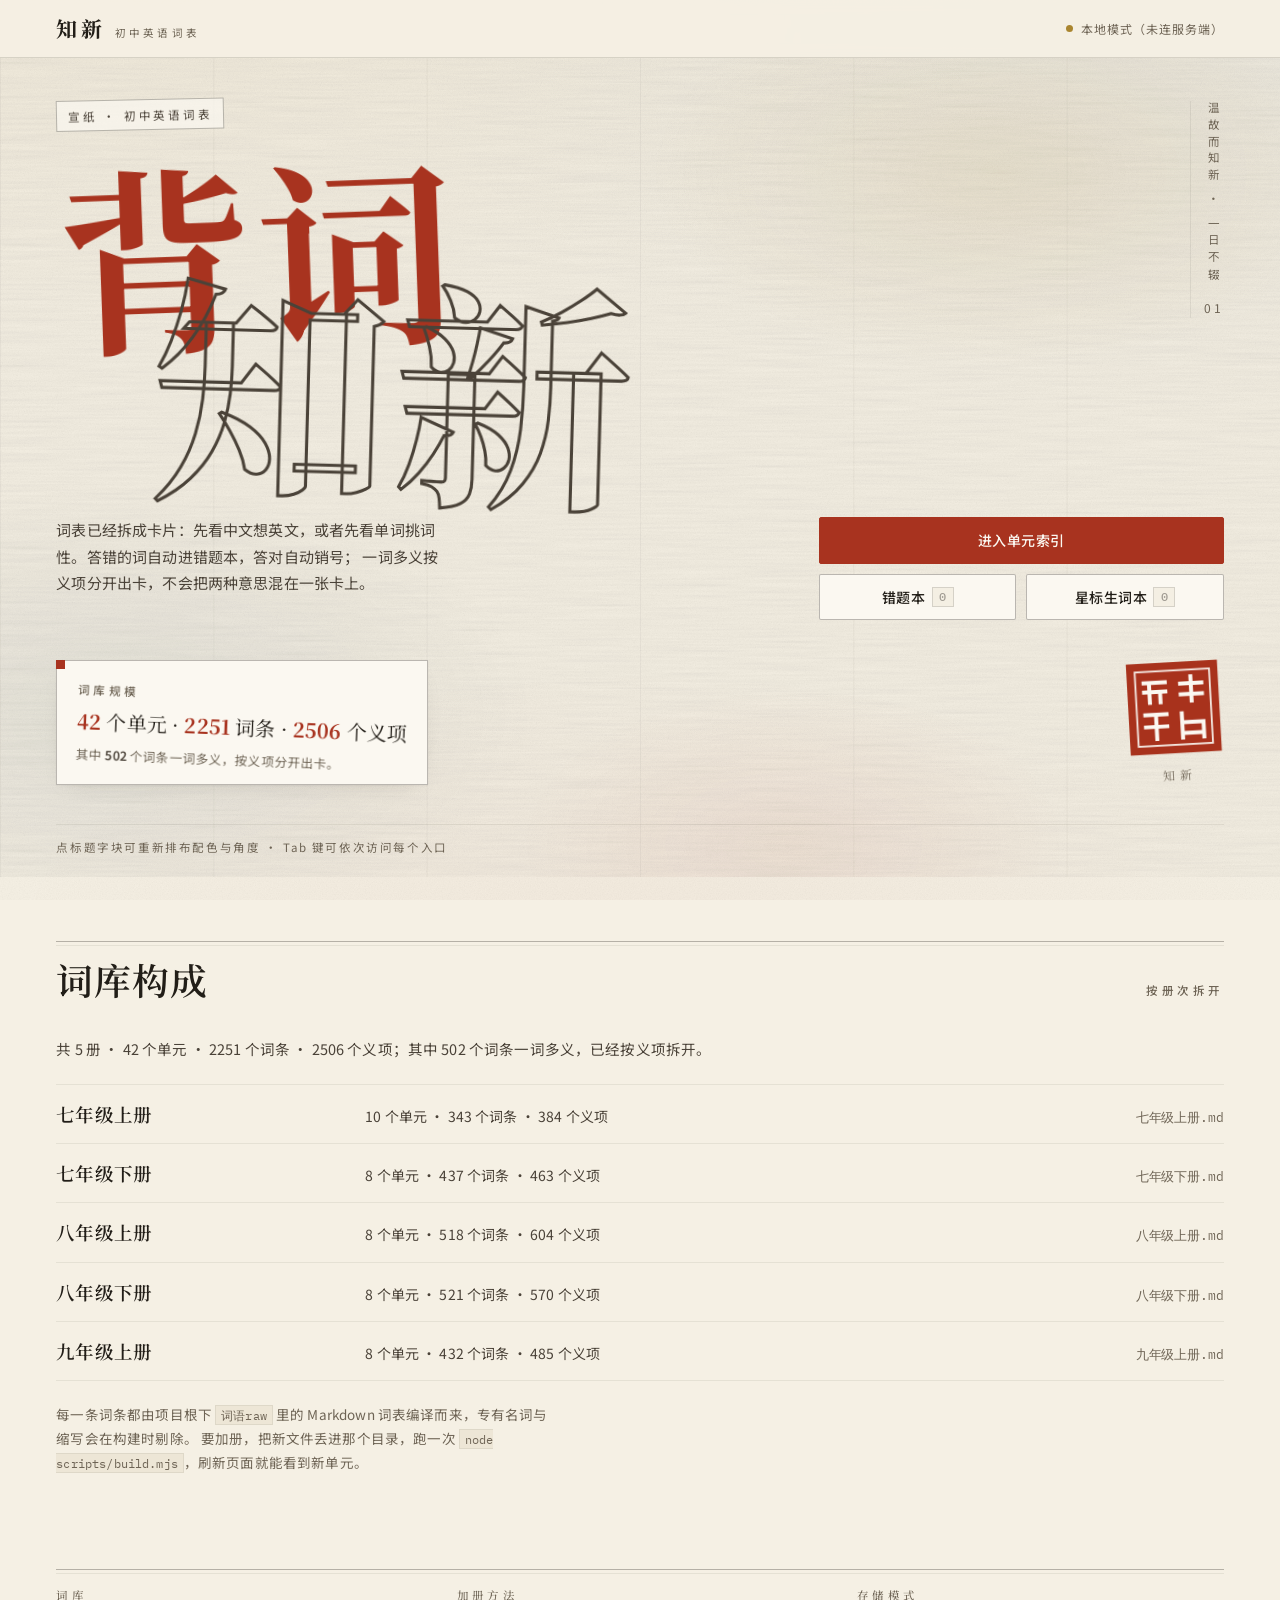
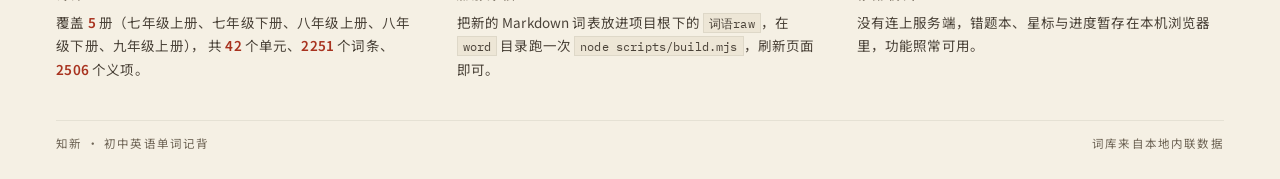
==== commit f0f52e94: "词库源文件移入项目内，补入八年级下册与九年级上册两册 原始词表由项目外的 D:\agent\happy\词语raw\ 迁到项目根下的「词语raw/」，随仓库一起分发：构建不再读取任何项目外路径，scr" ====
--- a/index.html
+++ b/index.html
@@ -527,7 +527,7 @@
       <p class="vol-total" id="volTotal" aria-live="polite"></p>
       <ul class="vol-list" id="volList"></ul>
       <p class="sect-note">
-        每一条词条都由 <code>词语raw</code> 里的 Markdown 词表编译而来，专有名词与缩写会在构建时剔除。
+        每一条词条都由项目根下 <code>词语raw</code> 里的 Markdown 词表编译而来，专有名词与缩写会在构建时剔除。
         要加册，把新文件丢进那个目录，跑一次 <code>node scripts/build.mjs</code>，刷新页面就能看到新单元。
       </p>
     </div>
@@ -547,7 +547,7 @@
       </div>
       <div class="foot-col">
         <h2>加册方法</h2>
-        <p>把新的 Markdown 词表放进 <code>词语raw</code>，在 <code>word</code> 目录跑一次 <code>node scripts/build.mjs</code>，刷新页面即可。</p>
+        <p>把新的 Markdown 词表放进项目根下的 <code>词语raw</code>，在 <code>word</code> 目录跑一次 <code>node scripts/build.mjs</code>，刷新页面即可。</p>
       </div>
       <div class="foot-col">
         <h2>存储模式</h2>
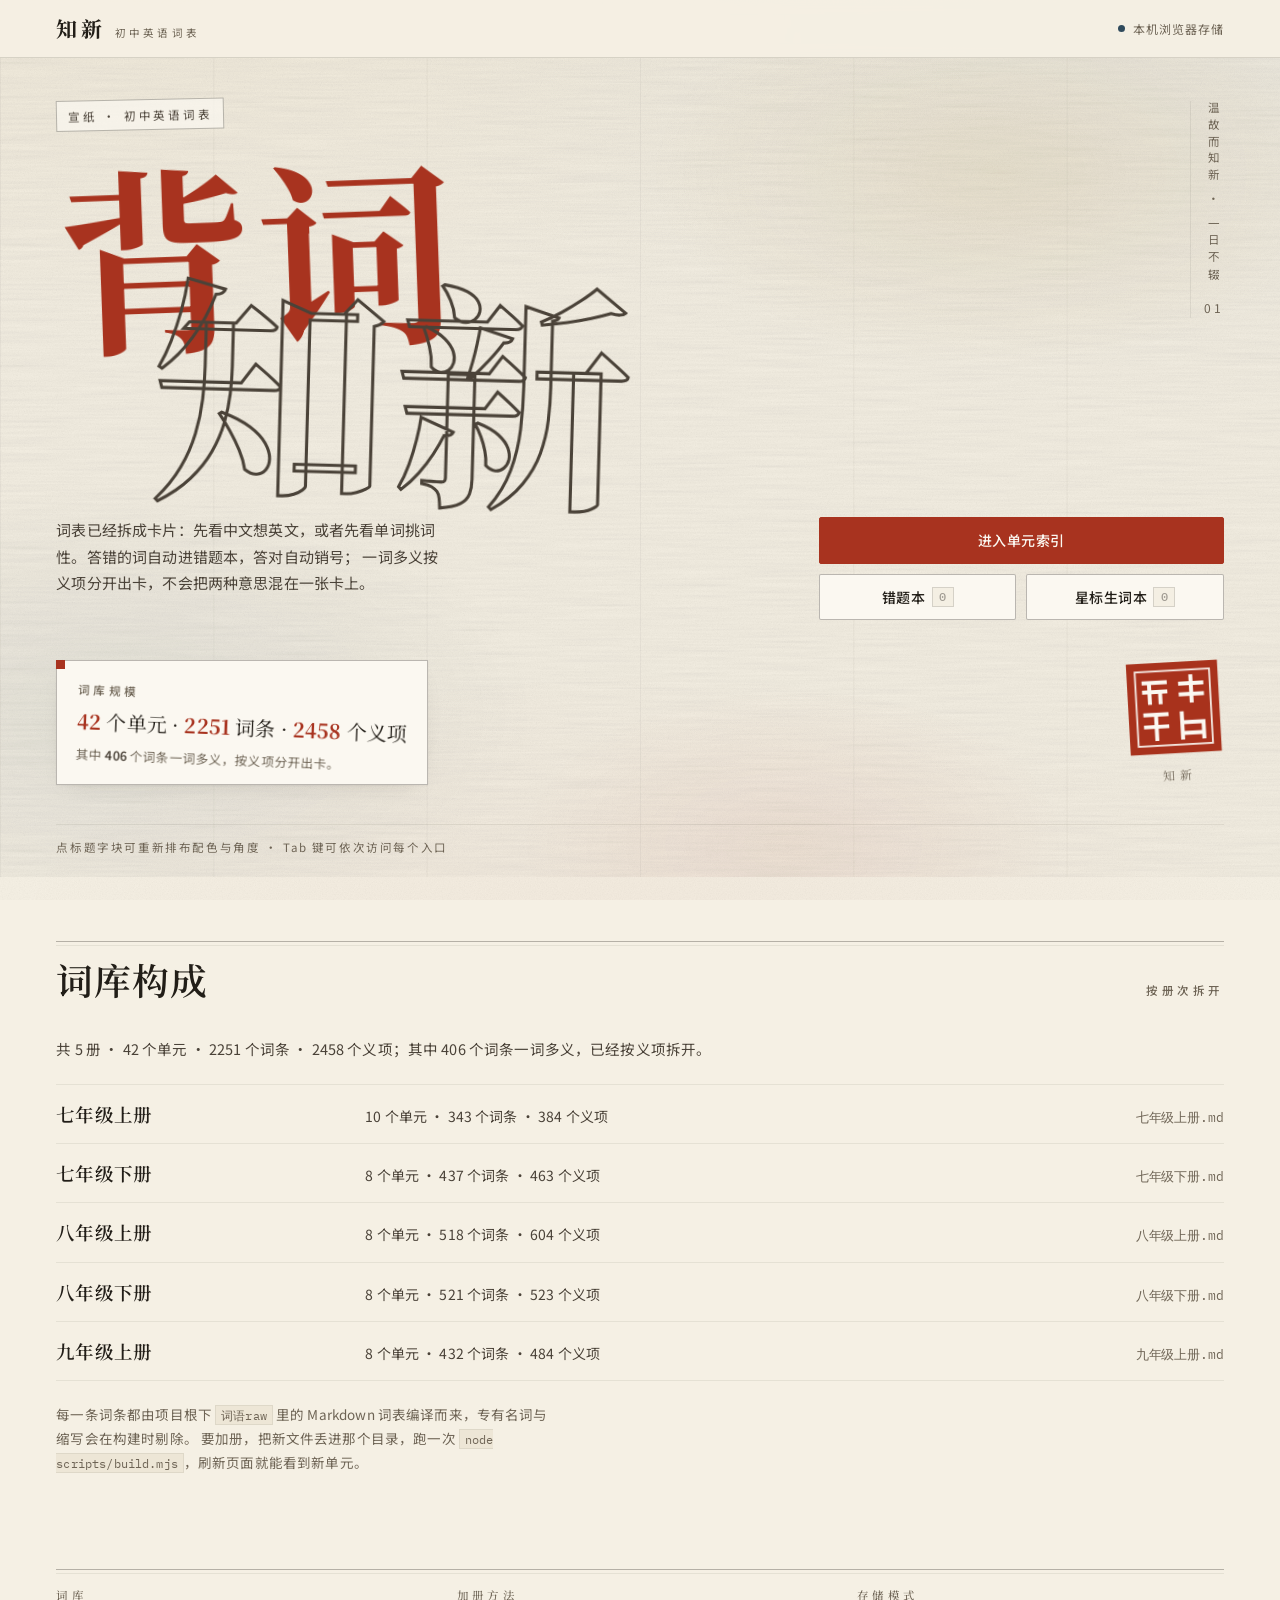
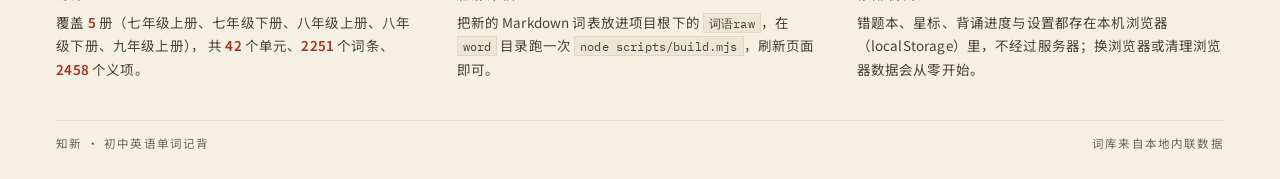
==== commit 2dac4124: "错题本、星标、进度与设置改为浏览器本机存储 - assets/api.js：状态层不再读写服务端，四类数据各占一个 localStorage 键   （dsh_word_mistakes / dsh_" ====
--- a/index.html
+++ b/index.html
@@ -56,8 +56,9 @@
   background: var(--ink-faint);
   transition: background var(--dur) var(--ease);
 }
-.mode[data-mode="server"] .dot { background: var(--indigo); }
-.mode[data-mode="local"] .dot { background: var(--gold); }
+.mode[data-mode="browser"] .dot { background: var(--indigo); }
+.mode[data-mode="memory"] .dot { background: var(--cinnabar); box-shadow: 0 0 0 3px var(--cinnabar-wash); }
+.mode[data-mode="memory"] { color: var(--cinnabar); }
 .mode[data-mode="warn"] .dot { background: var(--wrong); }
 .mode[data-mode="warn"] { color: var(--wrong); }
 
@@ -410,7 +411,7 @@
     </p>
     <p class="mode" id="modeLine">
       <span class="dot" aria-hidden="true"></span>
-      <span id="modeText" aria-live="polite">正在连接服务端……</span>
+      <span id="modeText" aria-live="polite">正在读取本机存储……</span>
     </p>
   </div>
 </header>
@@ -615,7 +616,7 @@
   list.append(frag);
 }
 
-/* ========================== 2. 服务端状态与错题本入口 ========================== */
+/* ========================== 2. 本机存储状态与错题本入口 ========================== */
 
 function setMode(kind, text) {
   const line = $('#modeLine');
@@ -664,8 +665,8 @@
   try { state = await loadState(); } catch { state = null; }
   const storage = getStorageMode();
 
-  if (storage === 'server') setMode('server', '服务端同步');
-  else setMode('local', '本地模式（未连服务端）');
+  if (storage === 'memory') setMode('memory', '浏览器存储不可用：改动只在当前标签页内有效');
+  else setMode('browser', '本机浏览器存储');
 
   if (state) {
     setBadge('wrong', mistakeList(state).length);
@@ -679,9 +680,9 @@
 
   const foot = $('#footMode');
   if (foot) {
-    foot.textContent = storage === 'server'
-      ? '错题本、星标与背诵进度存在服务端（按浏览器 uid 分文件），换一台设备也能接着背。'
-      : '没有连上服务端，错题本、星标与进度暂存在本机浏览器里，功能照常可用。';
+    foot.textContent = storage === 'memory'
+      ? '浏览器不让写本机存储（隐私模式或被禁用），这次背的错题、星标与进度只留在当前标签页里，关掉就没了。'
+      : '错题本、星标、背诵进度与设置都存在本机浏览器（localStorage）里，不经过服务器；换浏览器或清理浏览器数据会从零开始。';
   }
 
   const stamp = $('#buildStamp');
